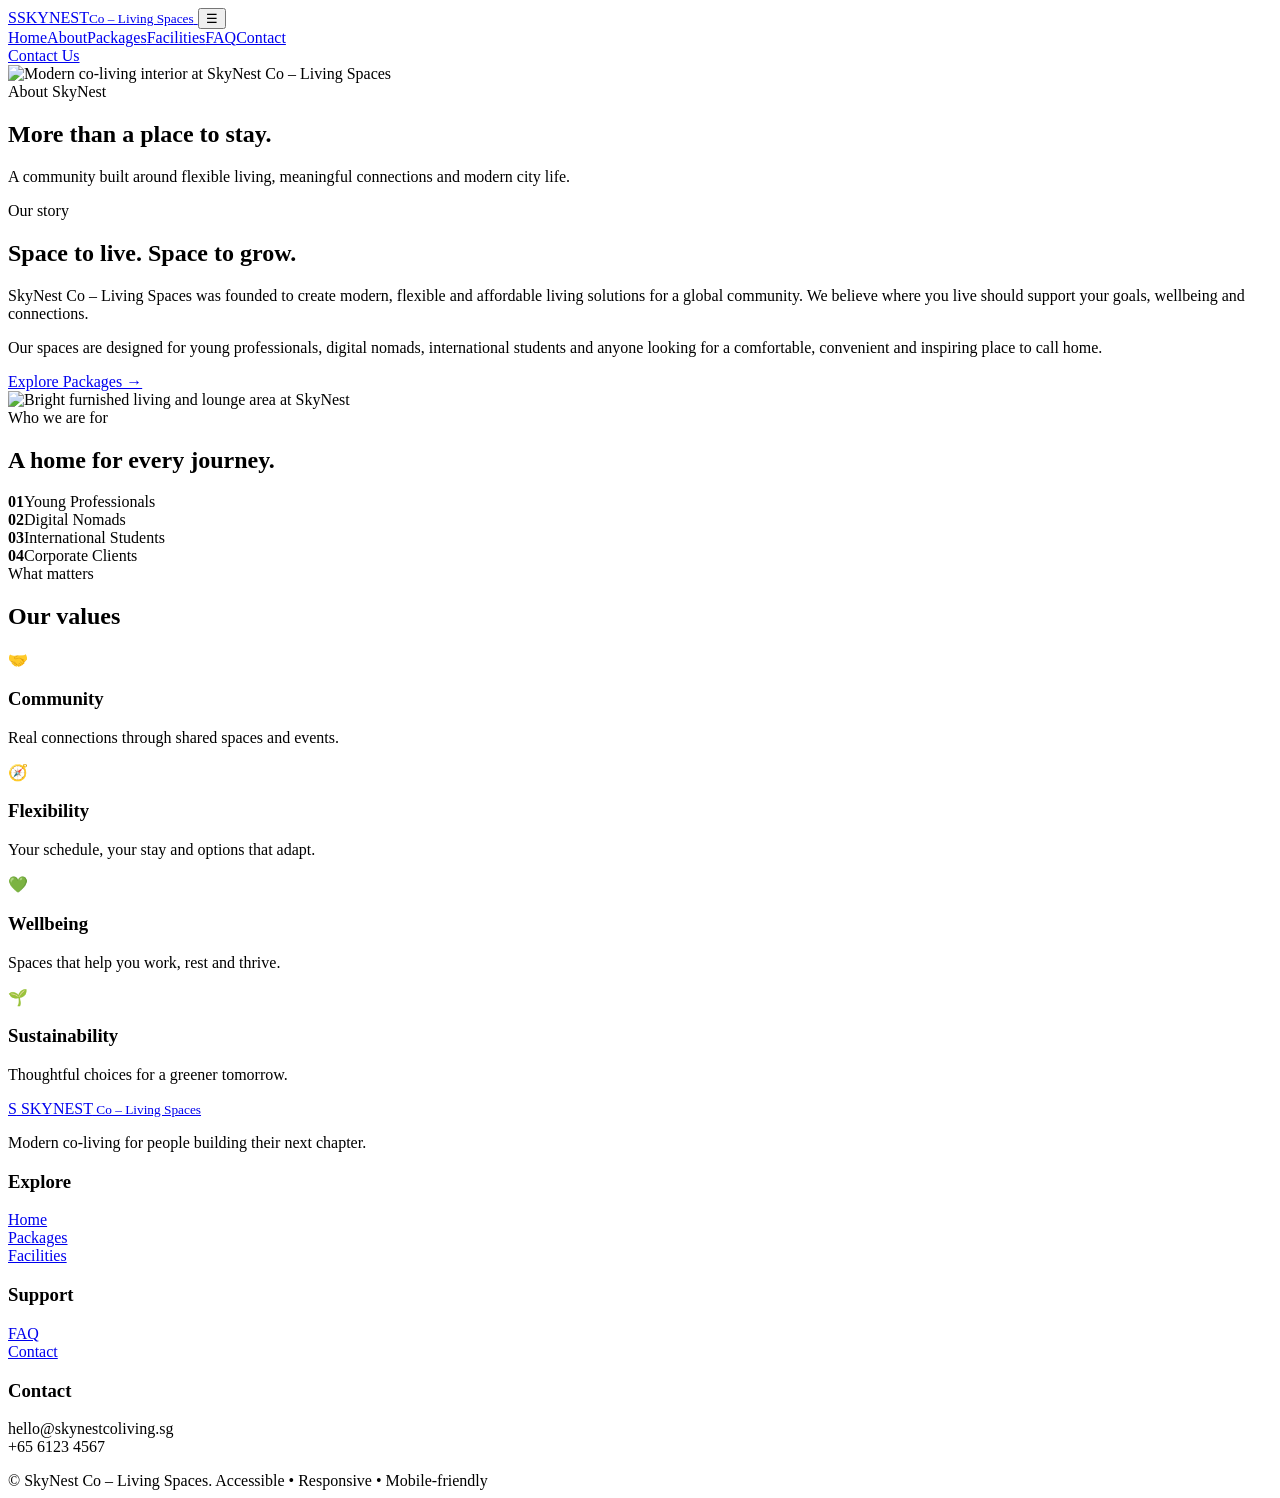
==== about.html @ b8f7b050 "Add files via upload" ====
<!doctype html>
<html lang="en">
<head>
    <meta charset="utf-8">
    <meta name="viewport" content="width=device-width,initial-scale=1">
    <title>About | SkyNest Co – Living Spaces</title>
    <link rel="stylesheet" href="css/style.css">
</head>
<body>
    <header class="header">
        <div class="container nav">
            <a class="brand" href="index.html">
                <span class="brand-mark">S</span><span>SKYNEST<small>Co – Living Spaces</small></span>
            </a><button class="menu"
                        aria-label="Open menu" aria-expanded="false">
                ☰
            </button>
            <nav class="nav-links">
                <a href="index.html">Home</a><a class="active" href="about.html">About</a><a href="packages.html">Packages</a><a href="facilities.html">Facilities</a><a href="faq.html">FAQ</a><a href="contact.html">Contact</a>
            </nav><a class="btn btn-dark"
                     href="contact.html">Contact Us</a>
        </div>
    </header>
    <main>
        <section class="page-hero">
            <img class="hero-bg"
                 src="https://images.unsplash.com/photo-1513694203232-719a280e022f?auto=format&fit=crop&w=1600&q=80"
                 alt="Modern co-living interior at SkyNest Co – Living Spaces">
            <div class="container">
                <div class="eyebrow">About SkyNest</div>
                <h1>More than a place to stay.</h1>
                <p>A community built around flexible living, meaningful connections and modern city life.</p>
            </div>
        </section>
        <section class="section">
            <div class="container split">
                <div>
                    <div class="eyebrow">Our story</div>
                    <h2>Space to live. Space to grow.</h2>
                    <p>
                        SkyNest Co – Living Spaces was founded to create modern, flexible and affordable living solutions for
                        a global community. We believe where you live should support your goals, wellbeing and
                        connections.
                    </p>
                    <p>
                        Our spaces are designed for young professionals, digital nomads, international students and
                        anyone looking for a comfortable, convenient and inspiring place to call home.
                    </p><a class="btn btn-primary" href="packages.html">Explore Packages →</a>
                </div><img src="https://images.unsplash.com/photo-1522708323590-d24dbb6b0267?auto=format&fit=crop&w=1100&q=80"
                           alt="Bright furnished living and lounge area at SkyNest">
            </div>
        </section>
        <section class="section section-alt">
            <div class="container">
                <div class="section-head">
                    <div>
                        <div class="eyebrow">Who we are for</div>
                        <h2>A home for every journey.</h2>
                    </div>
                </div>
                <div class="stats">
                    <div class="stat"><strong>01</strong>Young Professionals</div>
                    <div class="stat"><strong>02</strong>Digital Nomads</div>
                    <div class="stat"><strong>03</strong>International Students</div>
                    <div class="stat"><strong>04</strong>Corporate Clients</div>
                </div>
            </div>
        </section>
        <section class="section">
            <div class="container">
                <div class="section-head">
                    <div>
                        <div class="eyebrow">What matters</div>
                        <h2>Our values</h2>
                    </div>
                </div>
                <div class="values">
                    <div class="value">
                        <div class="feature-icon">🤝</div>
                        <h3>Community</h3>
                        <p class="muted">Real connections through shared spaces and events.</p>
                    </div>
                    <div class="value">
                        <div class="feature-icon">🧭</div>
                        <h3>Flexibility</h3>
                        <p class="muted">Your schedule, your stay and options that adapt.</p>
                    </div>
                    <div class="value">
                        <div class="feature-icon">💚</div>
                        <h3>Wellbeing</h3>
                        <p class="muted">Spaces that help you work, rest and thrive.</p>
                    </div>
                    <div class="value">
                        <div class="feature-icon">🌱</div>
                        <h3>Sustainability</h3>
                        <p class="muted">Thoughtful choices for a greener tomorrow.</p>
                    </div>
                </div>
            </div>
        </section>
    </main>
    <footer class="footer">
        <div class="container">
            <div class="footer-grid">
                <div>
                    <a class="brand" href="index.html">
                        <span class="brand-mark">S</span><span>
                            SKYNEST<small>
                                Co – Living
                                Spaces
                            </small>
                        </span>
                    </a>
                    <p>Modern co-living for people building their next chapter.</p>
                </div>
                <div>
                    <h3>Explore</h3>
                    <p>
                        <a href="index.html">Home</a><br><a href="packages.html">Packages</a><br><a href="facilities.html">Facilities</a>
                    </p>
                </div>
                <div>
                    <h3>Support</h3>
                    <p><a href="faq.html">FAQ</a><br><a href="contact.html">Contact</a></p>
                </div>
                <div>
                    <h3>Contact</h3>
                    <p>hello@skynestcoliving.sg<br>+65 6123 4567</p>
                </div>
            </div>
            <div class="footer-bottom">
                <span>© <span data-year></span> SkyNest Co – Living Spaces.</span><span>
                    Accessible •
                    Responsive • Mobile-friendly
                </span>
            </div>
        </div>
    </footer>
    <script src="js/script.js"></script>
</body>
</html>
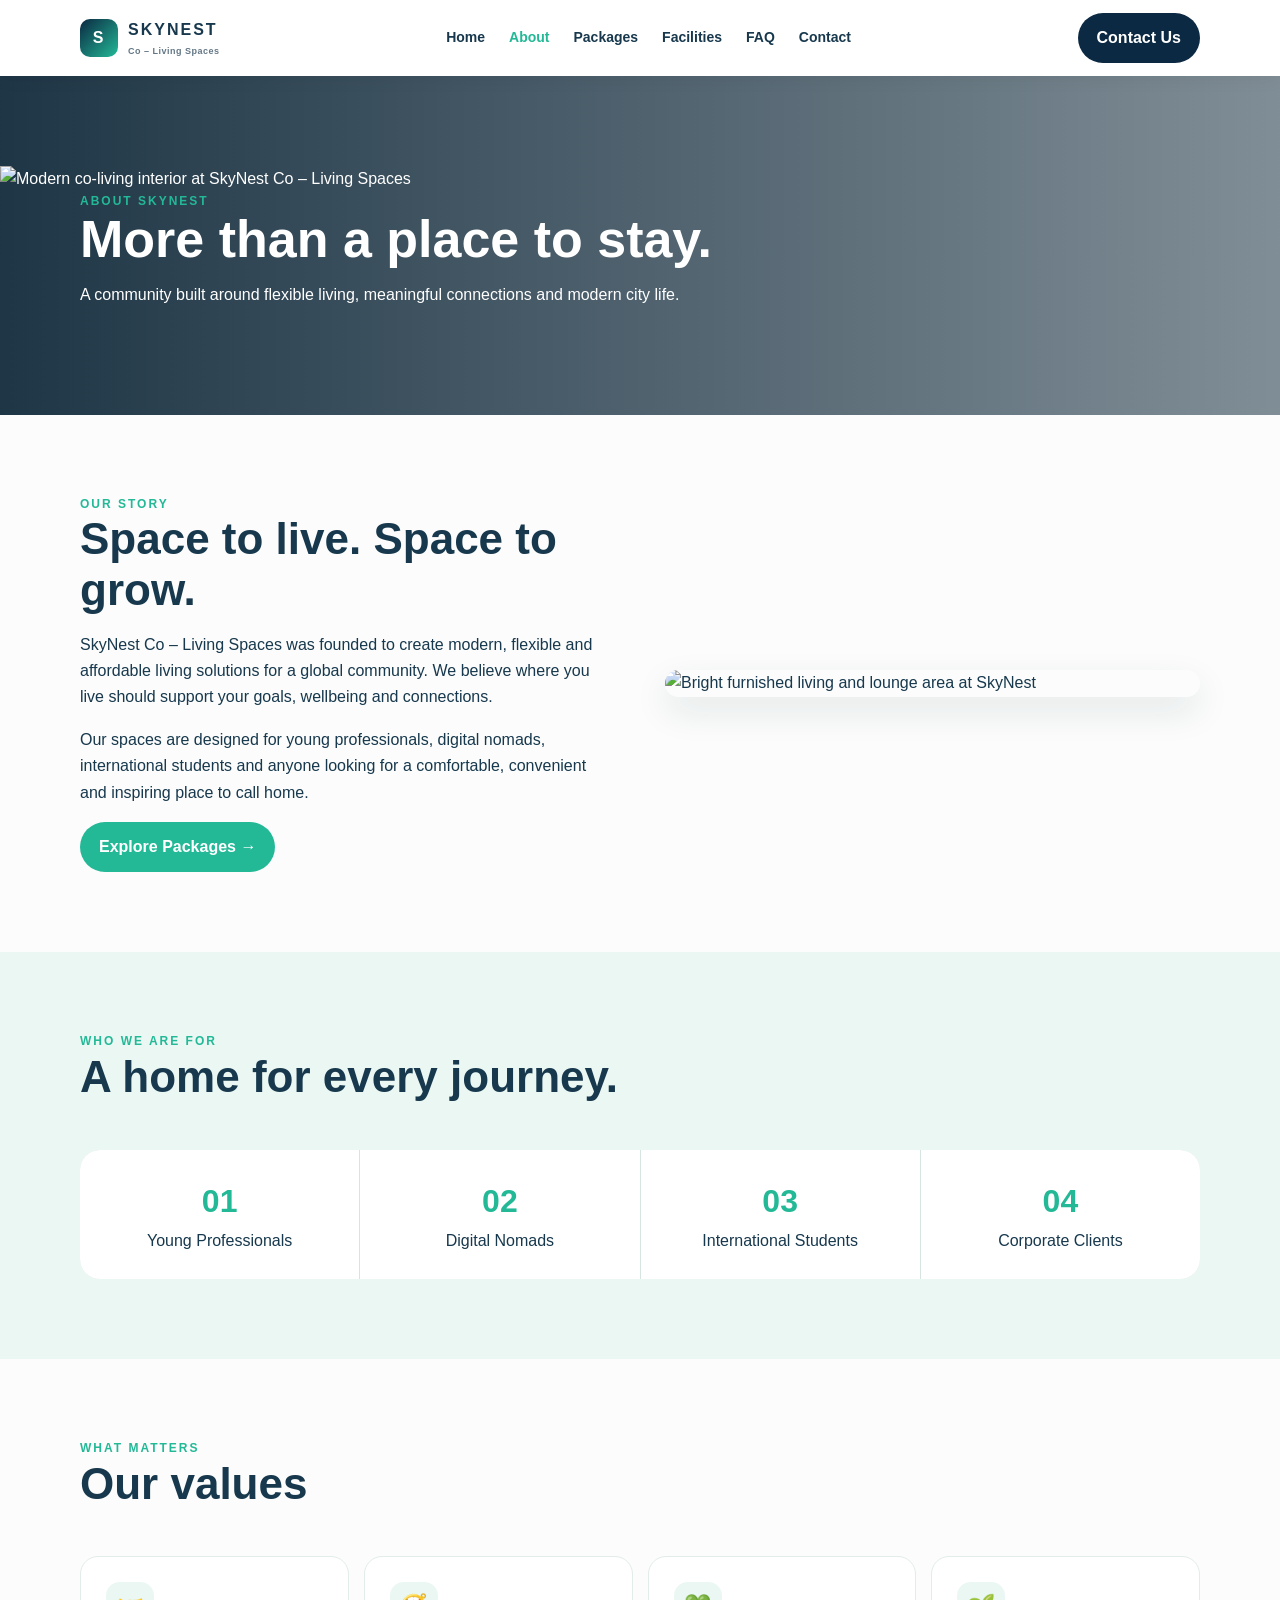
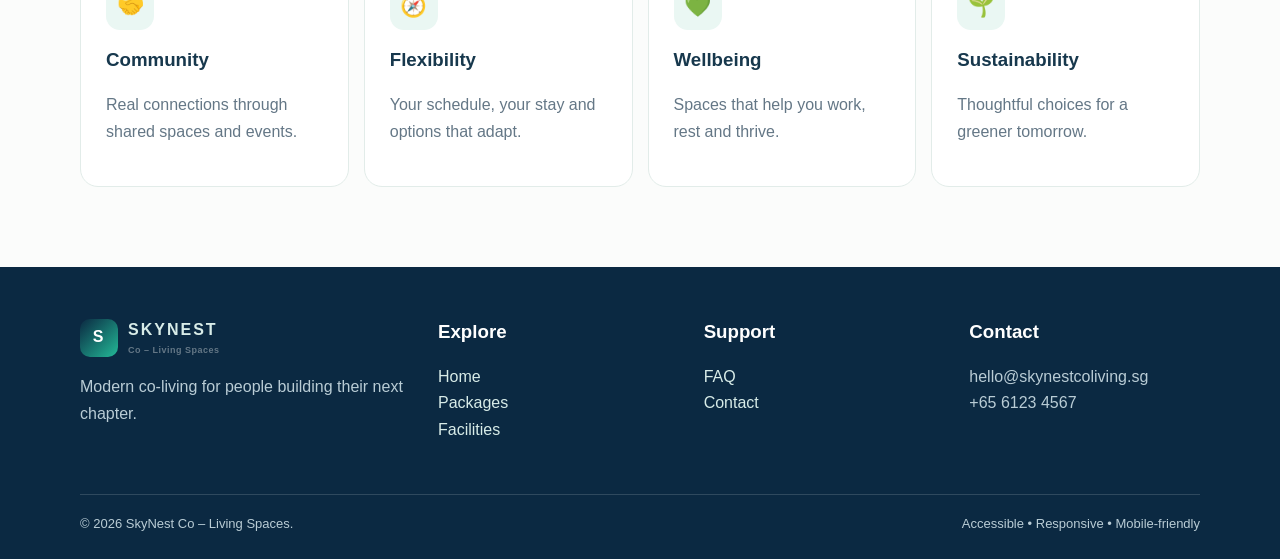
==== commit 2e7254d6: "about.html" ====
--- a/about.html
+++ b/about.html
@@ -4,7 +4,7 @@
     <meta charset="utf-8">
     <meta name="viewport" content="width=device-width,initial-scale=1">
     <title>About | SkyNest Co – Living Spaces</title>
-    <link rel="stylesheet" href="css/style.css">
+    <link rel="stylesheet" href="style.css">
 </head>
 <body>
     <header class="header">
@@ -136,6 +136,6 @@
             </div>
         </div>
     </footer>
-    <script src="js/script.js"></script>
+    <script src="script.js"></script>
 </body>
-</html>+</html>
--- a/style.css
+++ b/style.css
@@ -0,0 +1,687 @@
+:root {
+    --navy: #0b2942;
+    --navy2: #123b59;
+    --teal: #23b997;
+    --mint: #eaf7f3;
+    --cream: #f7f5ef;
+    --ink: #17384d;
+    --muted: #647786;
+    --white: #fff;
+    --shadow: 0 14px 35px rgba(15, 45, 65, .10);
+    --radius: 20px
+}
+
+* {
+    box-sizing: border-box
+}
+
+html {
+    scroll-behavior: smooth
+}
+
+body {
+    margin: 0;
+    font-family: Inter, Segoe UI, Arial, sans-serif;
+    color: var(--ink);
+    background: #fbfcfb;
+    line-height: 1.65
+}
+
+img {
+    max-width: 100%;
+    display: block
+}
+
+a {
+    color: inherit
+}
+
+.container {
+    width: min(1120px, 92%);
+    margin: auto
+}
+
+.skip {
+    position: absolute;
+    left: -9999px
+}
+
+.skip:focus {
+    left: 15px;
+    top: 15px;
+    z-index: 99;
+    background: #fff;
+    padding: 10px 14px
+}
+
+.header {
+    position: sticky;
+    top: 0;
+    z-index: 50;
+    background: rgba(255, 255, 255, .96);
+    backdrop-filter: blur(12px);
+    box-shadow: 0 2px 18px rgba(0, 0, 0, .06)
+}
+
+.nav {
+    height: 76px;
+    display: flex;
+    align-items: center;
+    justify-content: space-between;
+    gap: 20px
+}
+
+.brand {
+    display: flex;
+    align-items: center;
+    gap: 10px;
+    text-decoration: none;
+    font-weight: 800;
+    letter-spacing: 2px
+}
+
+.brand-mark {
+    width: 38px;
+    height: 38px;
+    border-radius: 10px;
+    background: linear-gradient(135deg, var(--navy), var(--teal));
+    display: grid;
+    place-items: center;
+    color: white;
+    font-weight: 900
+}
+
+.brand small {
+    display: block;
+    font-size: 9px;
+    letter-spacing: .5px;
+    color: var(--muted);
+    font-weight: 600
+}
+
+.nav-links {
+    display: flex;
+    gap: 24px;
+    align-items: center
+}
+
+.nav-links a {
+    text-decoration: none;
+    font-size: 14px;
+    font-weight: 700
+}
+
+.nav-links a:hover,
+.nav-links a.active {
+    color: var(--teal)
+}
+
+.btn {
+    display: inline-flex;
+    align-items: center;
+    justify-content: center;
+    gap: 8px;
+    border: 0;
+    border-radius: 999px;
+    padding: 12px 19px;
+    font-weight: 800;
+    text-decoration: none;
+    cursor: pointer;
+    transition: .2s
+}
+
+.btn-primary {
+    background: var(--teal);
+    color: white
+}
+
+.btn-dark {
+    background: var(--navy);
+    color: white
+}
+
+.btn-outline {
+    border: 1px solid #cfe0dc;
+    background: white
+}
+
+.btn:hover {
+    transform: translateY(-2px);
+    box-shadow: 0 8px 20px rgba(10, 45, 65, .12)
+}
+
+.menu {
+    display: none;
+    background: none;
+    border: 0;
+    font-size: 28px
+}
+
+.hero {
+    min-height: 620px;
+    display: grid;
+    align-items: center;
+    background: linear-gradient(90deg, rgba(6, 32, 50, .9), rgba(6, 32, 50, .48)), url('../images/hero-city.svg') center/cover
+}
+
+.hero-content {
+    max-width: 650px;
+    color: white;
+    padding: 80px 0
+}
+
+.eyebrow {
+    text-transform: uppercase;
+    letter-spacing: 2px;
+    font-size: 12px;
+    font-weight: 900;
+    color: var(--teal)
+}
+
+h1 {
+    font-size: clamp(42px, 6vw, 72px);
+    line-height: 1.04;
+    margin: 10px 0 20px
+}
+
+h2 {
+    font-size: clamp(30px, 4vw, 44px);
+    line-height: 1.15;
+    margin: 0 0 15px
+}
+
+h3 {
+    margin: 0 0 8px
+}
+
+.hero p {
+    font-size: 18px;
+    color: #edf8f6;
+    max-width: 600px
+}
+
+.hero-actions {
+    display: flex;
+    gap: 12px;
+    flex-wrap: wrap;
+    margin-top: 28px
+}
+
+.section {
+    padding: 80px 0
+}
+
+.section-alt {
+    background: var(--mint)
+}
+
+.section-head {
+    display: flex;
+    justify-content: space-between;
+    gap: 30px;
+    align-items: end;
+    margin-bottom: 32px
+}
+
+.section-head p {
+    max-width: 620px;
+    color: var(--muted)
+}
+
+.grid {
+    display: grid;
+    gap: 22px
+}
+
+.grid-4 {
+    grid-template-columns: repeat(4, 1fr)
+}
+
+.grid-3 {
+    grid-template-columns: repeat(3, 1fr)
+}
+
+.grid-2 {
+    grid-template-columns: repeat(2, 1fr)
+}
+
+.card {
+    background: white;
+    border: 1px solid #e2ece9;
+    border-radius: var(--radius);
+    box-shadow: var(--shadow);
+    overflow: hidden
+}
+
+.card-body {
+    padding: 24px
+}
+
+.feature-icon {
+    width: 48px;
+    height: 48px;
+    border-radius: 14px;
+    background: var(--mint);
+    display: grid;
+    place-items: center;
+    font-size: 22px;
+    margin-bottom: 15px
+}
+
+.photo-card img {
+    width: 100%;
+    height: 190px;
+    object-fit: cover
+}
+
+.price {
+    font-size: 25px;
+    font-weight: 900;
+    color: var(--navy);
+    margin: 14px 0
+}
+
+.price span {
+    font-size: 13px;
+    color: var(--muted);
+    font-weight: 600
+}
+
+.list {
+    padding: 0;
+    margin: 18px 0;
+    list-style: none
+}
+
+.list li {
+    margin: 9px 0
+}
+
+.list li:before {
+    content: '✓';
+    color: var(--teal);
+    font-weight: 900;
+    margin-right: 9px
+}
+
+.banner {
+    border-radius: 26px;
+    overflow: hidden;
+    position: relative;
+    background: var(--navy)
+}
+
+.banner img {
+    width: 100%;
+    height: 300px;
+    object-fit: cover;
+    opacity: .8
+}
+
+.banner-content {
+    position: absolute;
+    inset: 0;
+    display: flex;
+    flex-direction: column;
+    justify-content: center;
+    padding: 40px;
+    color: white;
+    background: linear-gradient(90deg, rgba(7, 39, 61, .9), rgba(7, 39, 61, .15))
+}
+
+.page-hero {
+    padding: 90px 0;
+    color: white;
+    background: linear-gradient(90deg, rgba(6, 32, 50, .9), rgba(6, 32, 50, .5)), url('../images/hero-city.svg') center/cover
+}
+
+.page-hero h1 {
+    font-size: 52px;
+    margin: 0 0 10px
+}
+
+.stats {
+    display: grid;
+    grid-template-columns: repeat(4, 1fr);
+    gap: 1px;
+    background: #d7e5e1;
+    border-radius: 20px;
+    overflow: hidden
+}
+
+.stat {
+    background: white;
+    padding: 25px;
+    text-align: center
+}
+
+.stat strong {
+    display: block;
+    font-size: 32px;
+    color: var(--teal)
+}
+
+.split {
+    display: grid;
+    grid-template-columns: 1fr 1fr;
+    gap: 50px;
+    align-items: center
+}
+
+.split img {
+    border-radius: 24px;
+    box-shadow: var(--shadow)
+}
+
+.values {
+    display: grid;
+    grid-template-columns: repeat(4, 1fr);
+    gap: 15px
+}
+
+.value {
+    padding: 25px;
+    border-radius: 18px;
+    background: #fff;
+    border: 1px solid #e2ece9
+}
+
+.faq {
+    max-width: 820px;
+    margin: auto
+}
+
+.faq-item {
+    border-bottom: 1px solid #dbe7e4
+}
+
+.faq button {
+    width: 100%;
+    display: flex;
+    justify-content: space-between;
+    text-align: left;
+    padding: 20px 4px;
+    background: none;
+    border: 0;
+    font-weight: 800;
+    color: var(--ink);
+    cursor: pointer;
+    font-size: 16px
+}
+
+.faq .answer {
+    display: none;
+    padding: 0 4px 20px;
+    color: var(--muted)
+}
+
+.faq-item.open .answer {
+    display: block
+}
+
+.faq-item.open .plus {
+    transform: rotate(45deg)
+}
+
+.plus {
+    font-size: 24px;
+    transition: .2s
+}
+
+.contact-grid {
+    display: grid;
+    grid-template-columns: .85fr 1.15fr;
+    gap: 28px
+}
+
+.contact-box {
+    background: white;
+    padding: 28px;
+    border-radius: 22px;
+    border: 1px solid #e0ebe8;
+    box-shadow: var(--shadow)
+}
+
+.contact-item {
+    display: flex;
+    gap: 15px;
+    margin: 22px 0
+}
+
+.contact-icon {
+    min-width: 44px;
+    height: 44px;
+    border-radius: 12px;
+    background: var(--mint);
+    display: grid;
+    place-items: center
+}
+
+.form-grid {
+    display: grid;
+    grid-template-columns: 1fr 1fr;
+    gap: 16px
+}
+
+.field {
+    display: flex;
+    flex-direction: column;
+    gap: 7px
+}
+
+.field.full {
+    grid-column: 1/-1
+}
+
+.field label {
+    font-size: 13px;
+    font-weight: 800
+}
+
+.field input,
+.field select,
+.field textarea {
+    font: inherit;
+    padding: 12px 14px;
+    border: 1px solid #cfdedb;
+    border-radius: 12px;
+    outline: none;
+    background: #fff
+}
+
+.field input:focus,
+.field select:focus,
+.field textarea:focus {
+    border-color: var(--teal);
+    box-shadow: 0 0 0 3px rgba(35, 185, 151, .12)
+}
+
+.notice {
+    display: none;
+    margin-top: 14px;
+    padding: 12px 14px;
+    border-radius: 12px;
+    background: #e9f8f3;
+    color: #116c58;
+    font-weight: 700
+}
+
+.footer {
+    background: var(--navy);
+    color: white;
+    padding: 50px 0 25px
+}
+
+.footer-grid {
+    display: grid;
+    grid-template-columns: 1.4fr 1fr 1fr 1fr;
+    gap: 35px
+}
+
+.footer a {
+    color: #d8ece8;
+    text-decoration: none
+}
+
+.footer p {
+    color: #b9ccd5
+}
+
+.footer-bottom {
+    border-top: 1px solid rgba(255, 255, 255, .15);
+    margin-top: 35px;
+    padding-top: 18px;
+    display: flex;
+    justify-content: space-between;
+    gap: 20px;
+    color: #b9ccd5;
+    font-size: 13px
+}
+
+.showcase {
+    display: grid;
+    grid-template-columns: 1.1fr .9fr;
+    gap: 22px;
+    align-items: stretch
+}
+
+.showcase img {
+    width: 100%;
+    height: 100%;
+    min-height: 350px;
+    object-fit: cover;
+    border-radius: 24px;
+    box-shadow: var(--shadow)
+}
+
+.mini-stack {
+    display: grid;
+    gap: 22px
+}
+
+.mini {
+    display: grid;
+    grid-template-columns: 110px 1fr;
+    gap: 18px;
+    align-items: center;
+    background: white;
+    border: 1px solid #e2ece9;
+    border-radius: 18px;
+    padding: 12px
+}
+
+.mini img {
+    height: 105px;
+    border-radius: 13px;
+    object-fit: cover
+}
+
+.muted {
+    color: var(--muted)
+}
+
+@media(max-width:900px) {
+    .nav-links {
+        display: none;
+        position: absolute;
+        top: 76px;
+        left: 0;
+        right: 0;
+        background: white;
+        padding: 20px;
+        flex-direction: column;
+        box-shadow: 0 15px 30px rgba(0, 0, 0, .1)
+    }
+
+    .nav-links.open {
+        display: flex
+    }
+
+    .menu {
+        display: block
+    }
+
+    .nav>.btn {
+        display: none
+    }
+
+    .grid-4,
+    .values,
+    .stats {
+        grid-template-columns: repeat(2, 1fr)
+    }
+
+    .grid-3 {
+        grid-template-columns: repeat(2, 1fr)
+    }
+
+    .split,
+    .showcase,
+    .contact-grid {
+        grid-template-columns: 1fr
+    }
+
+    .footer-grid {
+        grid-template-columns: 1fr 1fr
+    }
+
+    .hero {
+        min-height: 560px
+    }
+}
+
+@media(max-width:620px) {
+    .section {
+        padding: 58px 0
+    }
+
+    .grid-4,
+    .grid-3,
+    .grid-2,
+    .values,
+    .stats,
+    .footer-grid,
+    .form-grid {
+        grid-template-columns: 1fr
+    }
+
+    .page-hero {
+        padding: 65px 0
+    }
+
+    .page-hero h1 {
+        font-size: 40px
+    }
+
+    .section-head {
+        display: block
+    }
+
+    .footer-bottom {
+        display: block
+    }
+
+    .footer-bottom span {
+        display: block;
+        margin-top: 8px
+    }
+
+    .hero-content {
+        padding: 60px 0
+    }
+
+    .hero p {
+        font-size: 16px
+    }
+
+    .banner img {
+        height: 330px
+    }
+}
+
+@media(prefers-reduced-motion:reduce) {
+    * {
+        scroll-behavior: auto !important;
+        transition: none !important
+    }
+}
